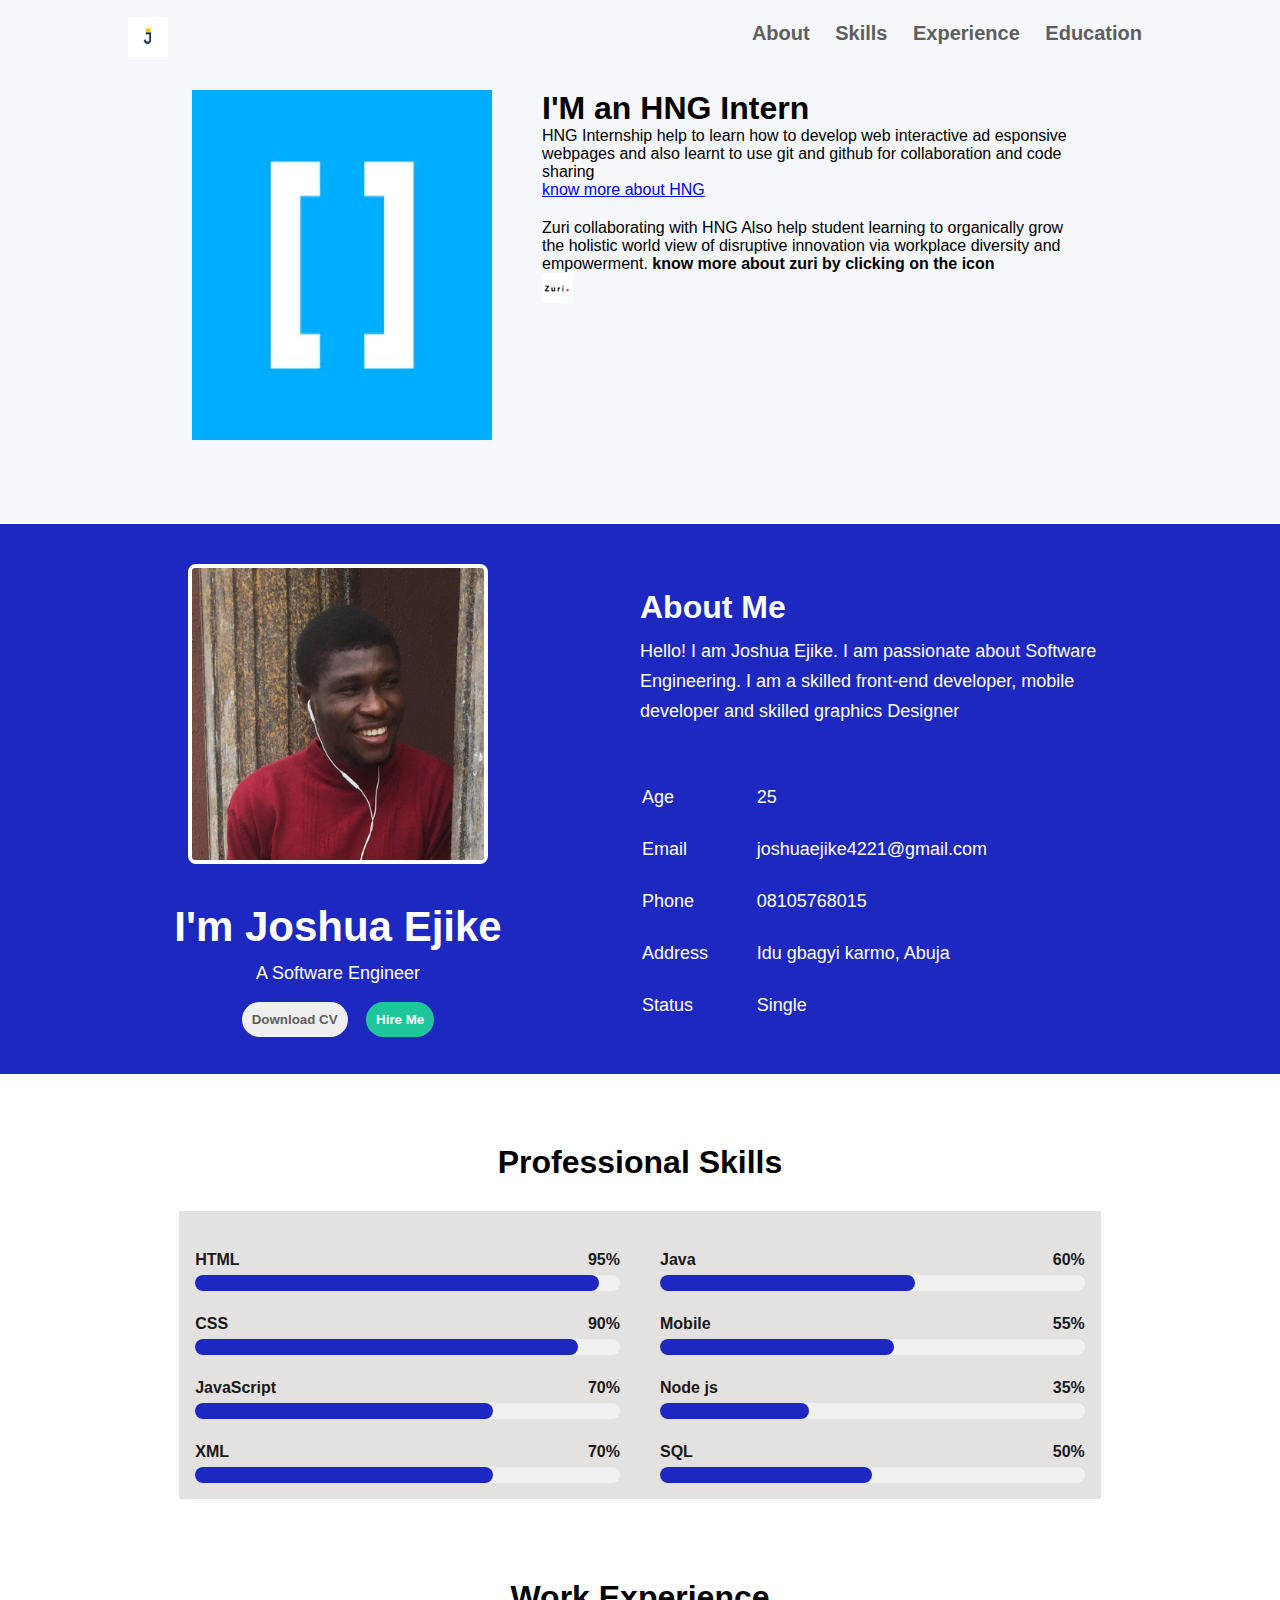
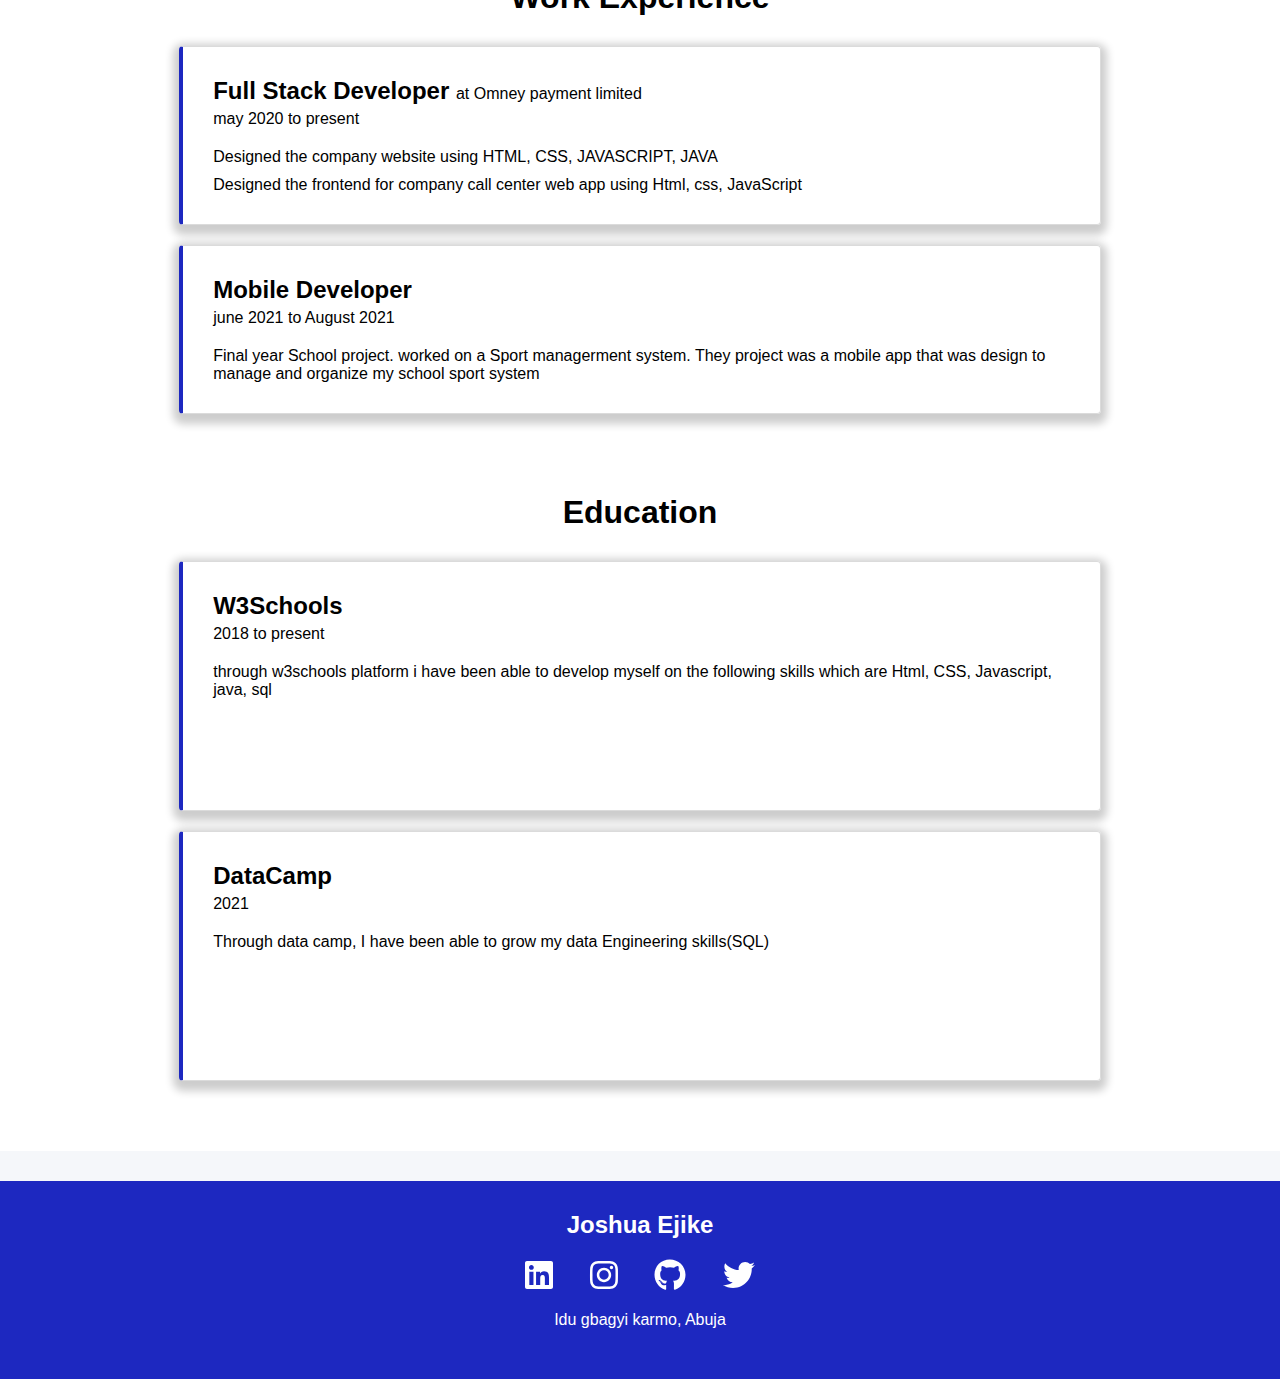
==== index.html @ e87a0024 "added to repository" ====
<!DOCTYPE html>
<html lang="en">
<head>
    <meta charset="UTF-8">
    <meta http-equiv="X-UA-Compatible" content="IE=edge">
    <meta name="viewport" content="width=device-width, initial-scale=1.0">
    <title>JOSHUA RESUME</title>

    <link rel="shortcut icon" href="image/king-letter-j-logo-icon-design-vector-22768083.jpg" type="image/png">

    <link rel="stylesheet" href="joshua.css">
    <link rel="stylesheet" href="css/all.css">
    <link rel="stylesheet" href="https://fonts.googleapis.com/css?family=Sofia">
    <link rel="preconnect" href="https://fonts.googleapis.com">
    <link rel="preconnect" href="https://fonts.gstatic.com" crossorigin>
    <link href="https://fonts.googleapis.com/css2?family=Roboto:wght@700&display=swap" rel="stylesheet">

    <link rel="preconnect" href="https://fonts.googleapis.com">
    <link rel="preconnect" href="https://fonts.gstatic.com" crossorigin>
    <link href="https://fonts.googleapis.com/css2?family=Barlow:wght@100&display=swap" rel="stylesheet">


    <style>
        body{
            font-family: 'Roboto-Bold', sans-serif;
            background-color: #f5f7fa;
        }
        .fot{
            font-family: 'Barlow-Bold', sans-serif;
        }
        
        .column {
            float: left;
            width: 50%;
        }
        .row:after {
            content: "";
            display: table;
            clear: both;
        }
        .card {
            box-shadow: 0 4px 8px 6px rgba(0, 0, 0, 0.2);
        }
        .pad{
            padding-left: 20px;
        }
        .padd{
            padding-right: 20px;
        }
        .jos{
            font-family: Verdana, Geneva, Tahoma, sans-serif;
            font-weight: bold; 
            color: rgb(26, 24, 24);
        }
        .hng-main{
            float: left; 
            margin-right: 50px;
            margin-bottom: 20px;
        }
        .hng{
            color: #000;
            font-size: 18px;
            font-family: 'Barlow-Black', sans-serif; 
            line-height: 30px;
        }
        @media only screen and (max-width: 1220px) {
            .hng-main{
                margin-right: 50px; 
                text-align: center;
                display: block; 
                float: left;
            }
            .hng{
                margin-top: 50px;
            }
        }
        @media only screen and (max-width: 992px) {
    
            .column {
            width: 100%;
            }
            .table{
                padding: 0;
            }
            .pad{
                padding: 0;
            }

            .container-header{
                width: 100%;
                padding-top: 12px;
                height: 1200px;
                text-align: center;
            }
            .container-img{
                text-align: center;
                margin-left: 0px;
            }
            .container-body{
                width: 100%;
                text-align: center;
                margin-left: 0px;
            }
            .header-body1{
                text-align: center;
            }
            .padd{
                padding-right: 0px;
            }
            .header{
                background-color: #f5f7fa;
                top: 0;
            }
            .icon {
                float: right;
                display: block; 
                cursor: pointer;
            }
            .header2{
                width: 100%;
                height: 32vh;
                margin-top: 0px;
                position: fixed;
                text-align: center;
            }       
            .header2 a{
                display: none;
            }
            .hng-main{
                text-align: center;
                margin-left: 0px;
            }
            .hng{
                margin-top: 50px;
            }
        }
        @media screen and (max-width: 992px) {
            .header2.responsive {position: relative;}
            .header2.responsive .icon {
                position: absolute;
                right: 20px;
                top: 0;
            }
            .header2.responsive a {
                float: none;
                display: block;
                text-align: left;
            }
        }


        @media only screen and (max-width: 768px) {

            .column {
            width: 100%;
            }
            .header{
                top: 0;
            }
            .table{
                padding: 0;
            }
            
            .header .header2 a{display: none;}
            .icon {
                float: right;
                display: block;
                cursor: pointer;
            } 
            

            .container-header{
                width: 100%;
                padding-top: 12px;
                height: 1150px;
                text-align: center;
            }
            .container-img{
                text-align: center;
                margin-left: 0px;
            }
            .container-body{
                text-align: center;
                margin-left: 0px;
            }
            .header-body1{
                margin-left: 32px;
                text-align: center;
            }
            .header2{
                width: 100%;
                height: 32vh;
                margin-top: 0px;
                text-align: center;
            }   
            .hng-main{
                width: 100%;
                text-align: center;
                float: none;
            }
            .hng{
                margin-top: 50px;
            }

            .fun{
                font-size: 14px;
            }
            .padd{
                padding-right: 0px;
            }
        }
        @media screen and (max-width: 768px) {
            
            .header2.responsive {position: relative;}
            .header2.responsive .icon {
                position: absolute;
                right: 20;
                top: 0;
            }
            .header2.responsive a {
                float: none;
                display: block;
                text-align: left;
            }
        }
        
    </style>
</head>

<body>

    <div>

        <header class="header">
            <div style="width: 80%;margin: auto;padding: 12px 0;">
                <img src="image/king-letter-j-logo-icon-design-vector-22768083.jpg" alt="" width="40" height="40" style="align-items: center; margin-top: 5px;">
                
                  <a href="javascript:void(0);" class="icon" onclick="myFunction()" >
                    <i class="fas fa-bars fa-2x" style="margin-top: 5px;"></i>
                  </a>
                <div class="header2" id="myTopnav" style="font-size: 20px;">
                    <a href="#about">About</a>
                    <a href="#skills">Skills</a>
                    <a href="#experience">Experience</a>
                    <a href="#education">Education</a>
                </div>

                
                
            </div>
        </header>

        <div class="header-body1" style="margin-top: 90px;">
            <div class="hng-main">
                <img   src="image/download.png" alt="hng" width="300" height="350">
            </div>
            <div style="margin-top: 20px;">
                <h1>I'M an HNG Intern</h1>
                <p style="margin-top: 20px; width: 100%;margin: auto;">HNG Internship help to learn how to develop web interactive ad esponsive webpages and also 
                    learnt to use git and github for collaboration and code sharing <br>
                    <a href="https://internship.zuri.team/">know more about HNG</a></p>

                    <p class="hng2" style="width: 100%;margin:0 auto; margin-top: 20px;">Zuri collaborating with HNG Also help student learning to organically grow the holistic 
                        world view of disruptive innovation via workplace diversity and empowerment. 
                        <span style="font-weight: bold;"> know more about zuri by clicking on the icon </span><br>
                     <a href="https://zuri.team/"><img src="image/zuri.png" alt="zuri" width="30" height="30"></a></p>
            </div>
        </div>

        <div style="clear: both;padding-top: 30px;">

            <div  style="background-color: #fff;">
                <div class="container-header">
                
                    <div class="header-body row" id="about">
                        <div class="column">
                            <img class="container-img" src="./image/IMG_3080 (3).JPG" alt="my picture" width="300" height="300">

                            <div class="container-body">
                                <h1 class="container-main">I'm Joshua Ejike</h1>
                                <p class="container-paragraph">A Software Engineer</p>
                                <div style="margin-top: 18px; text-align: center;">
                                    <button class="container-button container-button1" style="color: #5e5e5e;">Download CV</button>
                                    <button class="container-button container-button2" style="margin-left: 14px;background-color: #1fc59b; color: #fff;">Hire Me</button>
                                </div>
                            </div>
                        </div>

                        <div class="column" style="color: #fff; margin-top: 65px;">

                            <div >
                                <div>
                                    <h2 class="me">About Me</h2>
                                    <p class="me-paragraph fun">Hello! I am Joshua Ejike. I am passionate about Software Engineering. 
                                        I am a skilled front-end developer, mobile developer and skilled graphics Designer</p>
                                </div>
                                <div style="margin-top: 40px;">
                                    <table class="table fun">
                                        <tr>
                                            <td>Age</td>
                                            <td>25</td>
                                        </tr>
                                        <tr>
                                            <td>Email</td>
                                            <td>joshuaejike4221@gmail.com</td>
                                        </tr>
                                        <tr>
                                            <td>Phone</td>
                                            <td>08105768015</td>
                                        </tr>
                                        <tr>
                                            <td>Address</td>
                                            <td>Idu gbagyi karmo, Abuja</td>
                                        </tr>
                                        <tr>
                                            <td>Status</td>
                                            <td>Single</td>
                                        </tr>
                                    </table>
                                </div>
                            </div>
                        </div>
                    </div>

                </div>

                <div  class="header-body">

                    <div style="color: #000;width: 90%; margin: auto">

                        <div style="margin-top: 70px;" id="skills">
                            
                            <h2 style="font-size: 32px;text-align: center;">Professional Skills</h2>
                            
                        
                            <div class="row skills" style="background-color: #e4e1e1; padding: 16px;">
                                <div class="column padd">
                                    <div class="column-header jos"><span>HTML</span><span style="float: right;">95%</span></div>
                                    <div class="skills-column">
                                        <div class="skills-row1" style="width: 95%;"></div>
                                    </div>

                                    <div class="column-header jos"><span>CSS</span><span style="float: right;">90%</span></div>
                                    <div class="skills-column">
                                        <div class="skills-row1" style="width: 90%;"></div>
                                    </div>

                                    <div class="column-header jos"><span>JavaScript</span><span style="float: right;">70%</span></div>
                                    <div class="skills-column">
                                        <div class="skills-row1" style="width: 70%;"></div>
                                    </div>

                                    <div class="column-header jos"><span>XML</span><span style="float: right;">70%</span></div>
                                    <div class="skills-column">
                                        <div class="skills-row1" style="width: 70%;"></div>
                                    </div>
                                </div>

                                <div class="column pad">
                                    <div class="column-header jos"><span>Java</span><span style="float: right;">60%</span></div>
                                    
                                    <div class="skills-column">
                                        <div class="skills-row1" style="width: 60%;color: #fff;"></div>
                                    </div>

                                    <div class="column-header jos"><span>Mobile</span><span style="float: right;">55%</span></div>
                                    <div class="skills-column">
                                        <div class="skills-row1" style="width: 55%;"></div>
                                    </div>

                                    <div class="column-header jos"><span>Node js</span><span style="float: right;">35%</span></div>
                                    <div class="skills-column">
                                        <div class="skills-row1" style="width: 35%;"></div>
                                    </div>

                                    <div class="column-header jos"><span>SQL</span><span style="float: right;">50%</span></div>
                                    <div class="skills-column">
                                        <div class="skills-row1" style="width: 50%;"></div>
                                    </div>
                                </div>
                            </div>


                        </div>

                    </div>

                    <div class="edu-main" id="experience">
                        
                        <h2 style="margin-bottom: 30px;text-align: center; font-size: 32px;">Work Experience</h2>

                        <div class="card edu">
                            <h2>Full Stack Developer <span style="font-size: 16px; font-weight: lighter;"> at Omney payment limited </span></h2>
                            <div>
                                <p style="margin-top: 5px;">may 2020 to present</p>
                                <p style="margin-top: 20px;">Designed the company website using HTML, CSS, JAVASCRIPT, JAVA</p>
                                <P style="margin-top: 10px;">Designed the frontend for company call center web app using Html, css, JavaScript</P>
                            </div>
                        </div>

                        <div class="card edu">
                            <h2>Mobile Developer</h2>
                            <p style="margin-top: 5px;">june 2021 to August 2021</p>
                            <p style="margin-top: 20px;">Final year School project. worked on a Sport managerment system. 
                                They project was a mobile app that was design to manage and organize my school sport system </p>
                        </div>


                    </div>


                    <div class="edu-main" style="padding-bottom: 50px;" id="education">
                        
                        <h2 style="margin-bottom: 30px; text-align: center;font-size: 32px;">Education</h2>

                        <div class="card edu" style="height: 250px;">
                            <h2>W3Schools</h2>
                            <p style="margin-top: 5px;">2018 to present</p>
                            <p style="margin-top: 20px;"> through w3schools platform i have been able to develop myself on the following skills
                                which are Html, CSS, Javascript, java, sql</p>
                        </div>

                        <div class="card edu" style="height: 250px;">
                            <h2>DataCamp</h2>
                            <div>
                                <p style="margin-top: 5px;">2021</p>
                                <p style="margin-top: 20px;"> Through data camp, I have been able to grow my data Engineering skills(SQL)</p>
                            </div>
                        </div>

                    </div>

                </div>
            </div>

        </div>

        <div class="footer">
            <h2 style="padding-top: 30px;">Joshua Ejike</h2>
            <div style="text-align: center; margin: 20px 0px;">
                <a class="all" href="https://www.linkedin.com/in/joshua-ejike-0227b31ba/"><i class="fab fa-linkedin fa-2x"></i></a>
                <a class="all" style="margin-left: 12px;" href="https://www.instagram.com/josh__ej/"><i class="fab fa-instagram fa-2x"></i></a>
                <a class="all" style="margin-left: 12px;" href="https://github.com/Joshua4221"><i class="fab fa-github fa-2x"></i></a>
                <a class="all" style="margin-left: 12px;" href="https://twitter.com/JoshuaEjike2"><i class="fab fa-twitter fa-2x"></i></a>
            </div>
            <p style="padding-bottom: 50px;">Idu gbagyi karmo, Abuja</p>
        </div>

    </div>

    <script src="js/all.js"></script>

    <script>
        function myFunction() {
            var x = document.getElementById("myTopnav");
            if (x.className === "header2") {
                x.className += " responsive";
            } else {
                x.className = "header2";
            }
        }

    </script>
    

</body>
</html>
---- joshua.css ----
*{
    padding: 0;
    margin: 0;
    box-sizing: border-box;
}

.header{
    top: 0;
    width: 100%;
    position: fixed;
    background-color: #f5f7fa;
    font-family:  'Roboto-Bold', sans-serif;
}
.header1{
    background-color: #f5f7fa;
    font-size: 32px;
    color: #5e5e5e;
}
.header2{
    list-style-type: none;
    float: right; 
    margin-top: 10px;
    color: #5e5e5e;
    font-weight: bolder;
}
.icon {
    cursor: pointer;
    float: right;
    color: #5e5e5e;
    display: none;
}
.icon:hover{
    color: #1d28c0;
}
.header3{
    list-style-type: none;
    color: #5e5e5e;
    font-weight: bolder;
}

.header2 a{
    text-align: center;
    text-decoration: none;
    color: #5e5e5e;
    padding: 10px;
    cursor: pointer;
}
.all{
    text-decoration: none;
    color: #fff;
    padding: 10px;
    cursor: pointer;
}
.header2 a:hover{
    color:#1d28c0;
}
.all:hover{
    color:#b6b1d4;
}

.header-body1{
    width: 70%; 
    margin: auto;
}
.header-body{
    width: 80%; 
    margin:30px auto;
}
.container-header{
    width: 100%; 
    height: 550px; 
    background-color: #1d28c0;
    padding: 20dp;
}
.container-img{
    margin-top: 40px; 
    margin-left: 60px;
    border-radius: 8px;
    border: 4px solid #fff;
}
.container-body{
    width: 330px;
    color: #fff; 
    margin-left: 45px;
    margin-top: 35px;
}
.container-main{
    text-align: center;
    font-size: 42px; 
    font-weight: bold;
}
.container-paragraph{
    text-align: center;
    font-size: 18px; 
    margin-top: 12px;
}
.container-button{
    font-weight: bold;
    padding: 10px;
    border-radius: 30px; 
    border: none;
}
.container-button1:hover{
    padding: 12px;
}
.container-button2:hover{
    padding: 12px;
}
.margin{
    margin-top: 30px;
}
.me{
    font-size: 32px; 
}
.me-paragraph{
    font-size: 18px; 
    line-height: 26px; 
    margin-top: 10px;
    line-height: 30px;
}
.table{
    font-size: large; 
    width: 100%;
}
.table tr td{
    height: 50px;
    padding-top: 8px;
}
.skills{
    margin-top: 30px; 
    font-family: 'Gill Sans', 'Gill Sans MT', Calibri, 'Trebuchet MS', sans-serif
}
.skills-column{
    margin-top: 6px;
    width: 100%; 
    background-color: #f1f1f1; 
    border-radius: 8px;
}
.skills-row1{
    background-color: #1d28c0; 
    padding: 8px; 
    border-radius: 8px;
}
.column-header{
    margin-top: 24px;
}
.edu{
    border: 1px solid #dbdbdb; 
    border-left: 4px solid #1d28c0;
    border-radius: 4px;
    padding: 30px; 
    margin-bottom: 20px;
    
}
.edu-main{
    padding-top: 50px;
    width: 90%; 
    margin:30px auto; 
    color: #000; 
}
.edu-inline{
    font-size: 16px; 
    font-weight: lighter;
}
.footer{
    background-color: #1d28c0;
    text-align: center; 
    color: #fff;
}
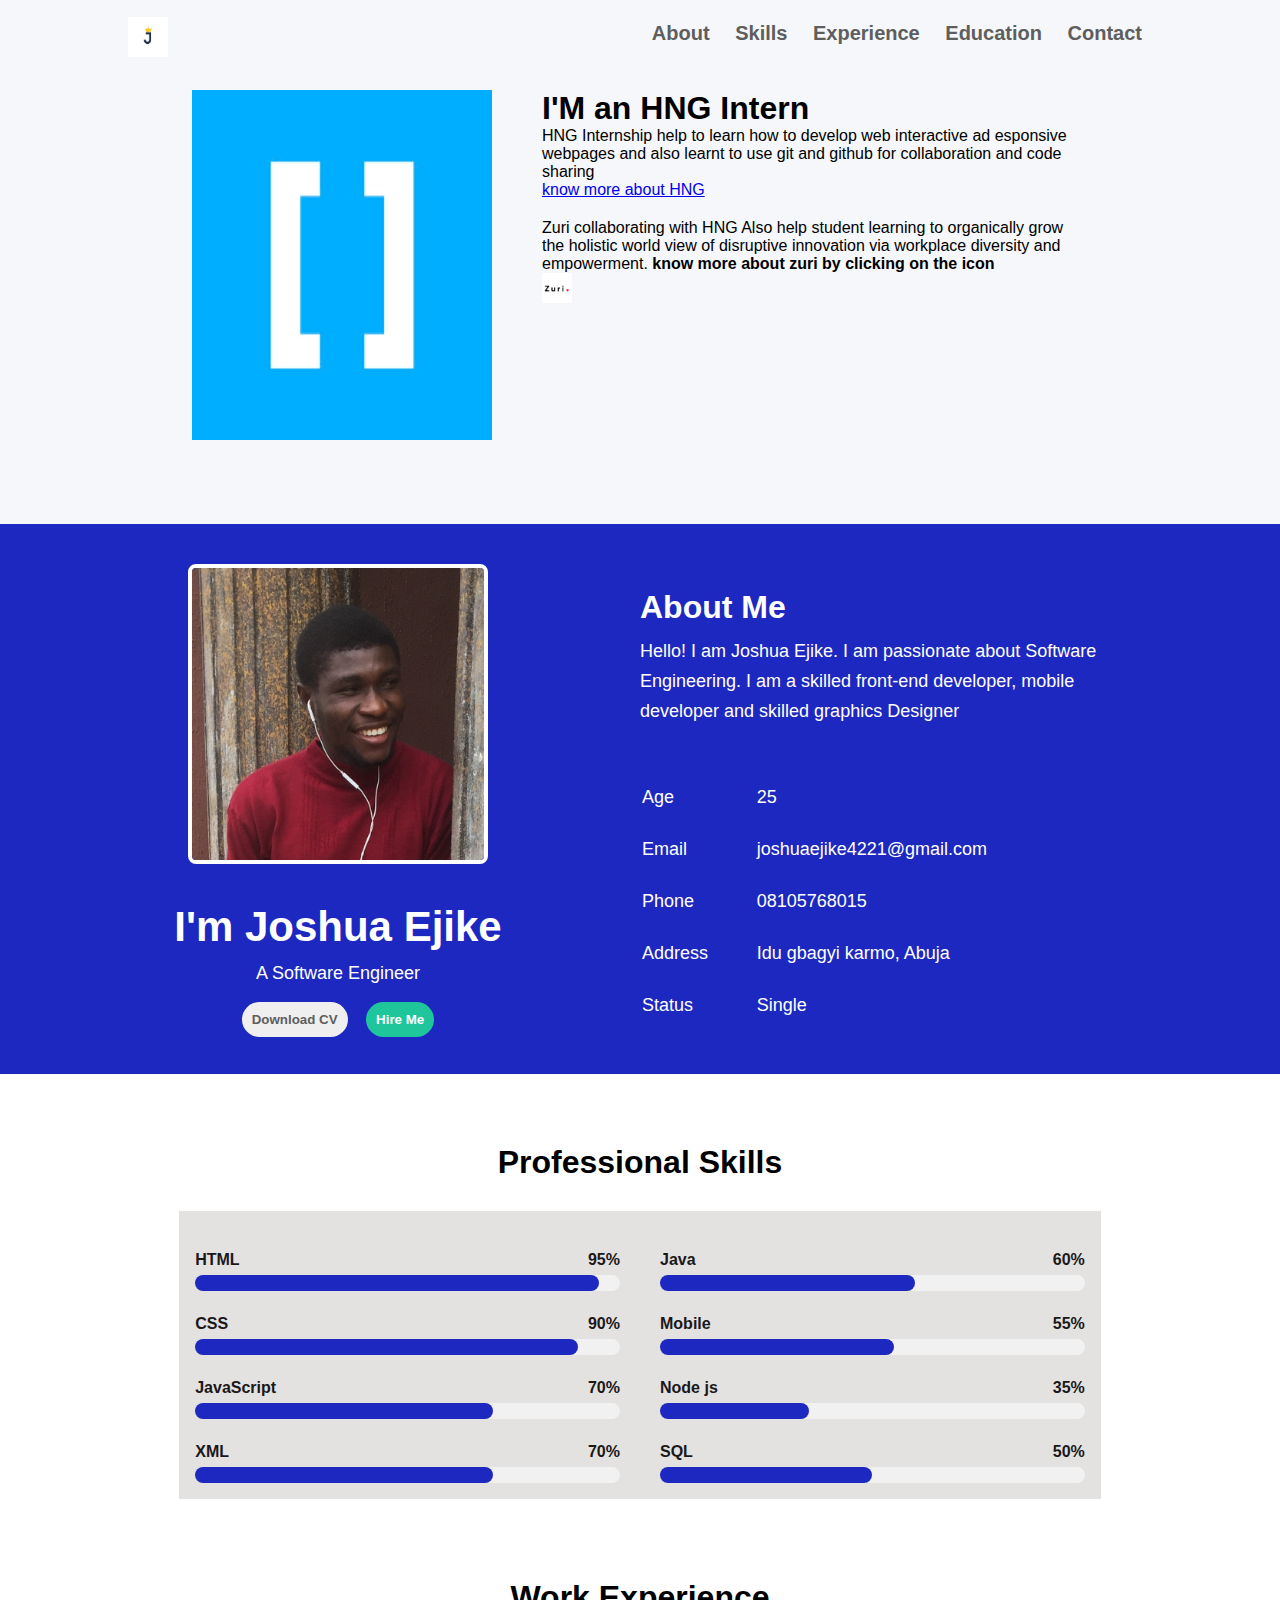
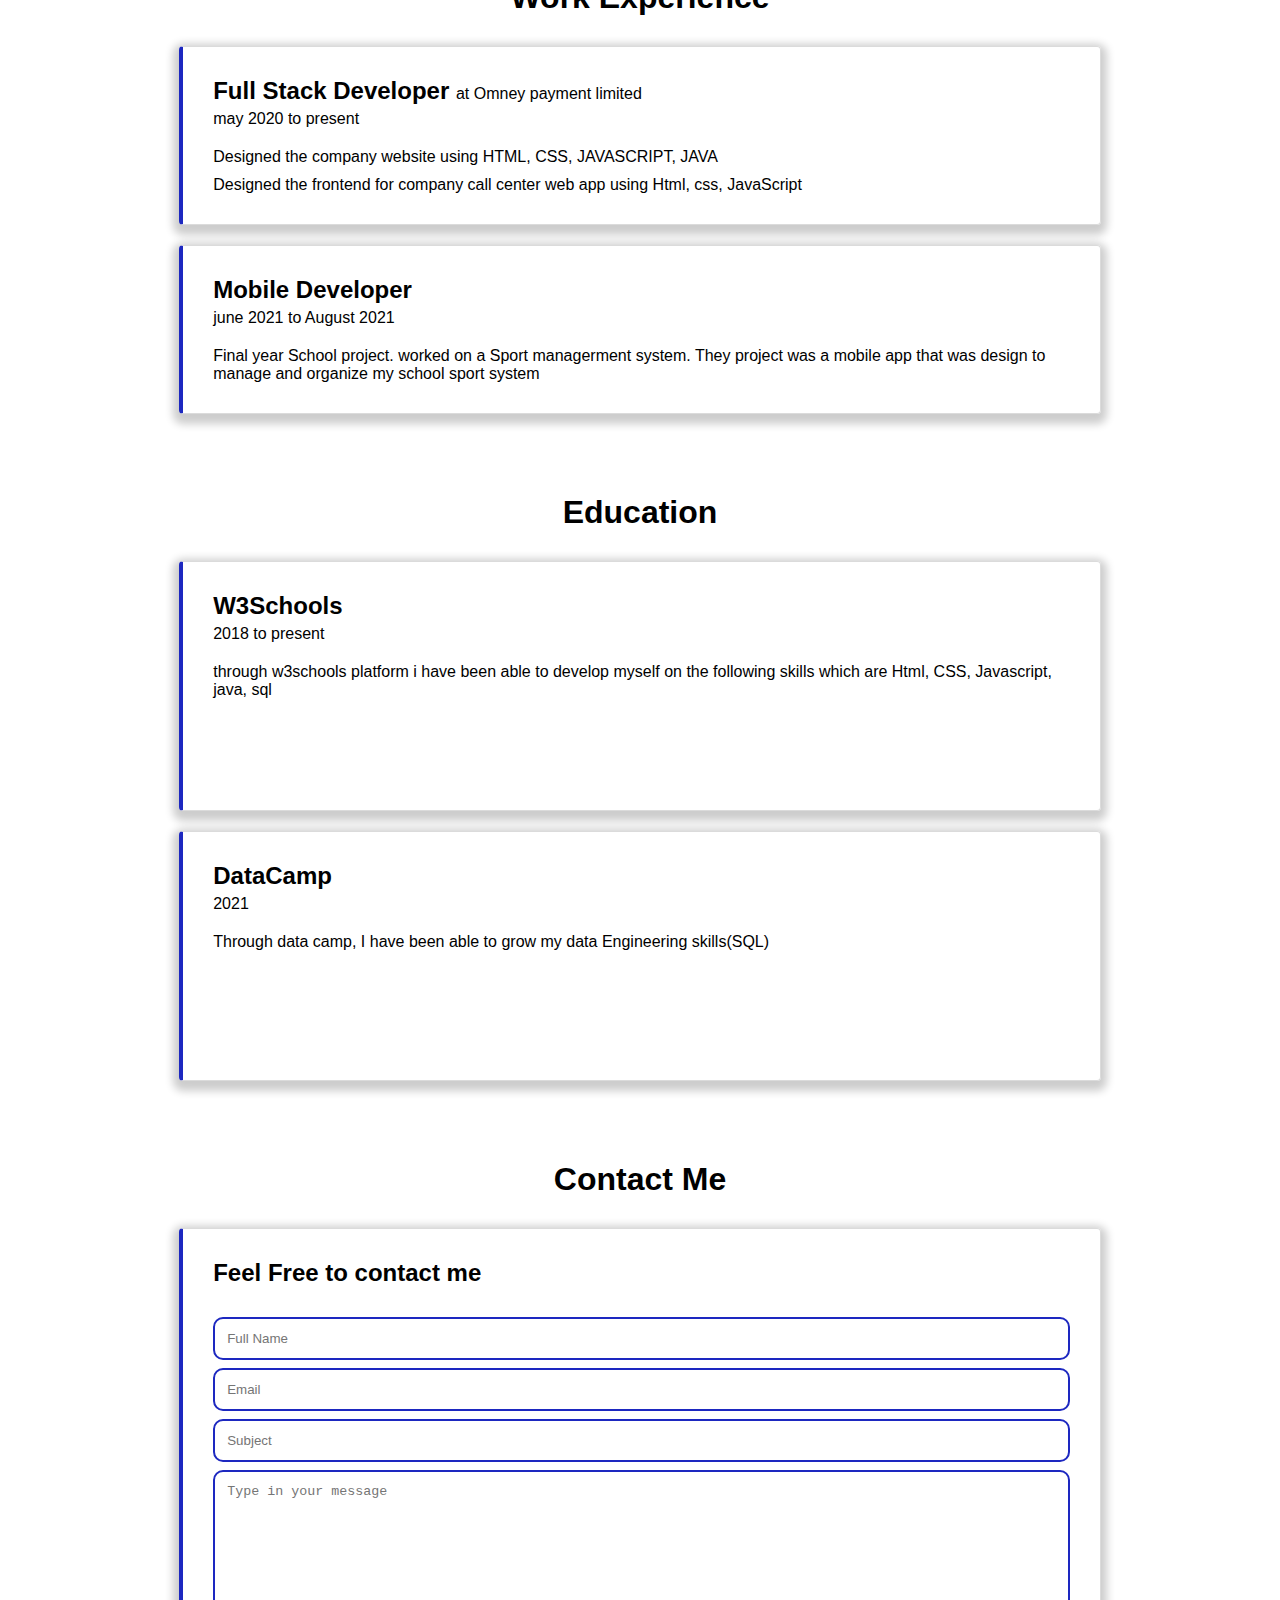
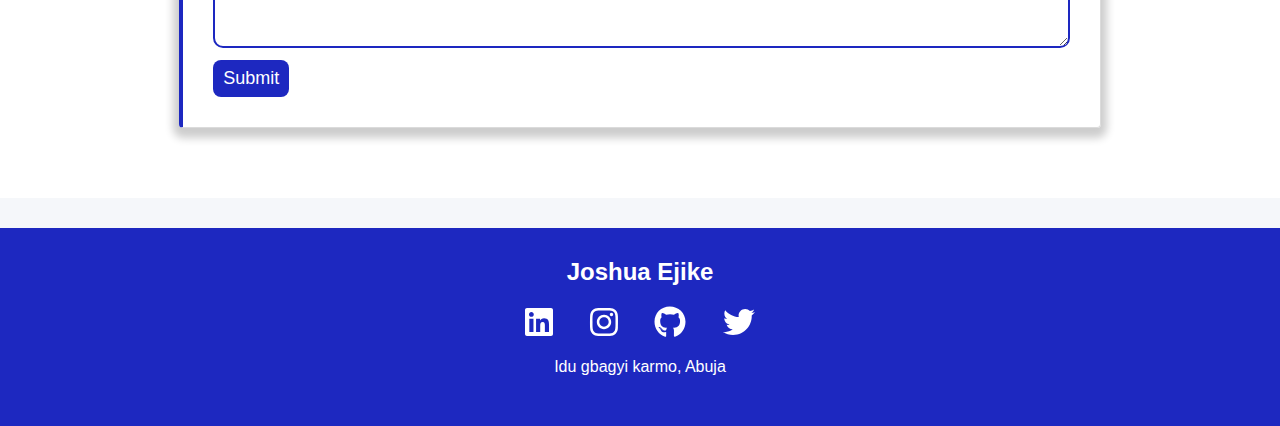
==== commit c033e83b: "added to repository" ====
--- a/index.html
+++ b/index.html
@@ -243,6 +243,7 @@
                     <a href="#skills">Skills</a>
                     <a href="#experience">Experience</a>
                     <a href="#education">Education</a>
+                    <a href="#contact">Contact</a>
                 </div>
 
                 
@@ -409,7 +410,7 @@
                     </div>
 
 
-                    <div class="edu-main" style="padding-bottom: 50px;" id="education">
+                    <div class="edu-main" id="education">
                         
                         <h2 style="margin-bottom: 30px; text-align: center;font-size: 32px;">Education</h2>
 
@@ -428,6 +429,22 @@
                             </div>
                         </div>
 
+                    </div>
+
+                    <div class="edu-main1"  style="padding-bottom: 50px;" id="contact">
+                        <h2 style="margin-bottom: 30px;text-align: center; font-size: 32px;">Contact Me</h2>
+                        <div class="card edu">
+                            <h3 style="margin-bottom: 30px;font-size: 24px;">Feel Free to contact me</h3>
+                            <div>
+                                <form action="?" method="post">
+                                    <input type="text" name="Full_Name" placeholder="Full Name" required style="padding: 12px;border-radius: 10px;margin-bottom: 8px;border: 2px solid #1d28c0;width: 100%;">
+                                    <input type="text" name="Email" placeholder="Email" required style="padding: 12px;border-radius: 10px;margin-bottom: 8px;border: 2px solid #1d28c0;width: 100%;">
+                                    <input type="text" name="Subject" placeholder="Subject" required style="padding: 12px;border-radius: 10px;margin-bottom: 8px;border: 2px solid #1d28c0;width: 100%;">
+                                    <textarea name="" id="" cols="30" rows="10" name="TextArea" placeholder="Type in your message" required style="padding: 12px;border-radius: 10px;margin-bottom: 8px;border: 2px solid #1d28c0;width: 100%;"></textarea>
+                                    <button type="submit" style="padding: 8px 10px; border-radius: 8px;border: none;background-color: #1d28c0;color: #fff;font-size: 18px;">Submit</button>
+                                </form>
+                            </div>
+                        </div>
                     </div>
 
                 </div>
--- a/joshua.css
+++ b/joshua.css
@@ -158,6 +158,12 @@
     margin:30px auto; 
     color: #000; 
 }
+.edu-main1{
+    padding-top: 50px;
+    width: 90%; 
+    margin:30px auto; 
+    color: #000; 
+}
 .edu-inline{
     font-size: 16px; 
     font-weight: lighter;
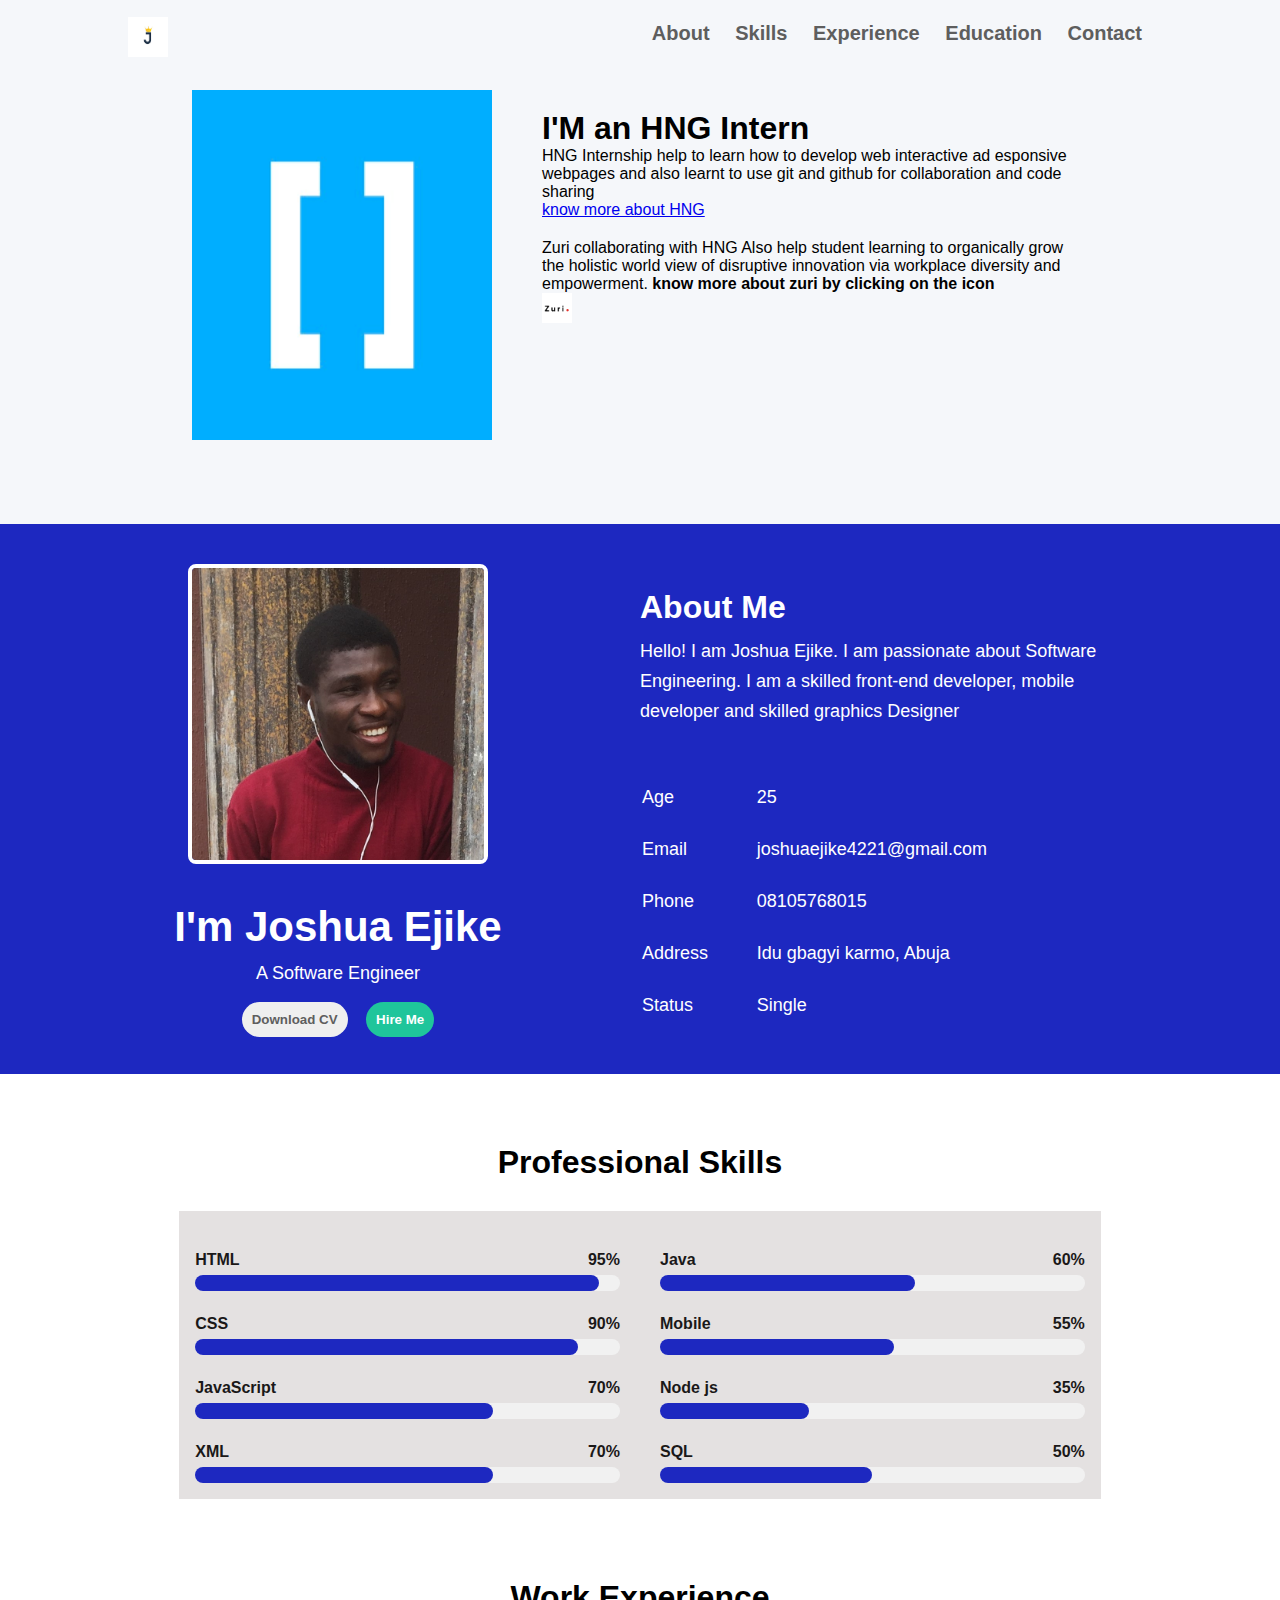
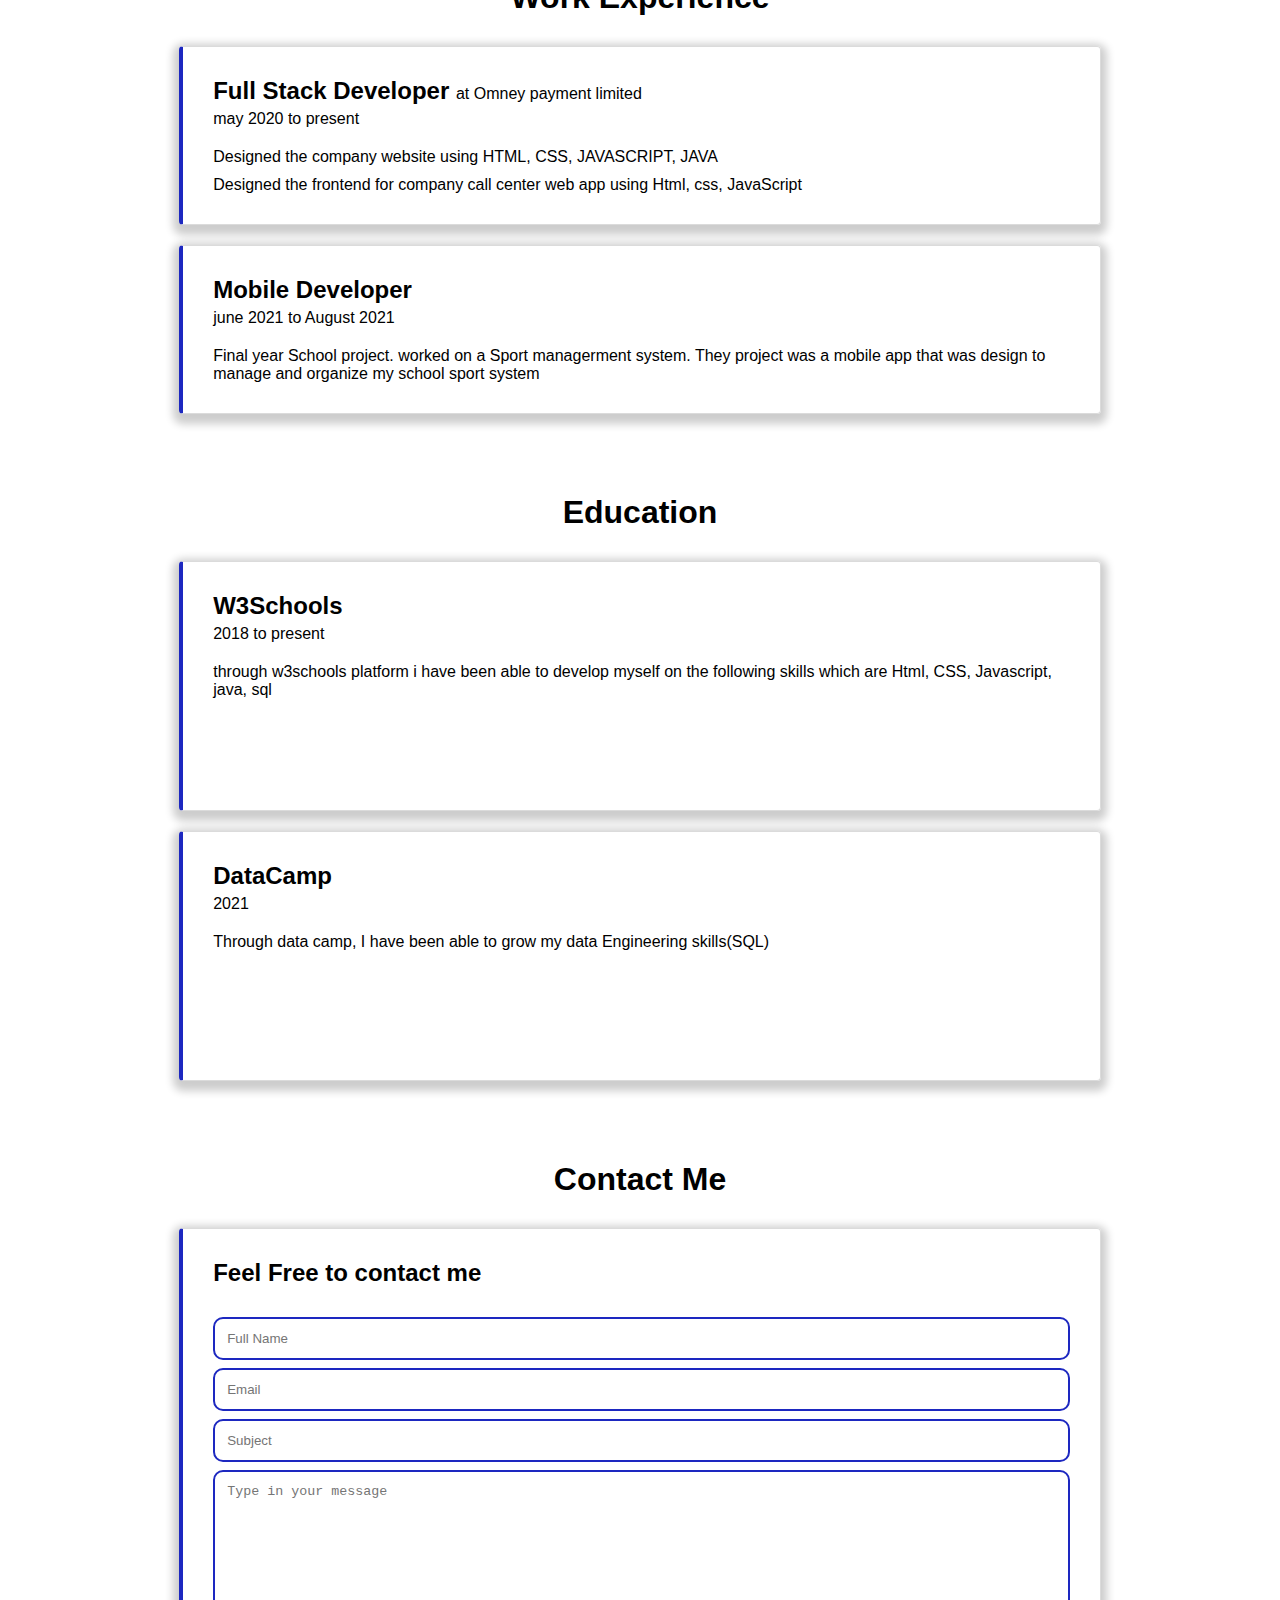
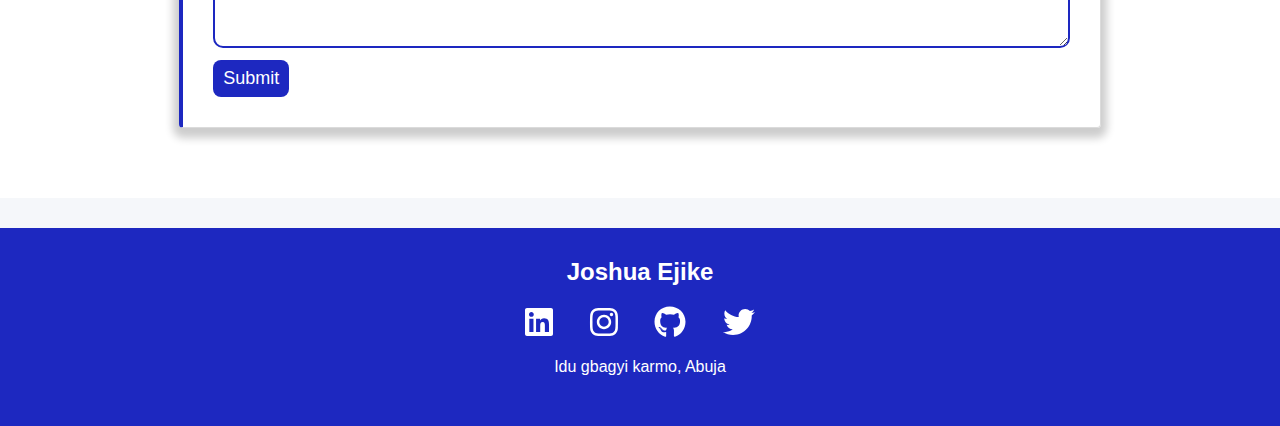
==== commit b42e2144: "added to repository" ====
--- a/index.html
+++ b/index.html
@@ -231,7 +231,7 @@
 
     <div>
 
-        <header class="header">
+        <header class="header"">
             <div style="width: 80%;margin: auto;padding: 12px 0;">
                 <img src="image/king-letter-j-logo-icon-design-vector-22768083.jpg" alt="" width="40" height="40" style="align-items: center; margin-top: 5px;">
                 
@@ -251,7 +251,7 @@
             </div>
         </header>
 
-        <div class="header-body1" style="margin-top: 90px;">
+        <div class="header-body1" style="padding-top: 90px;">
             <div class="hng-main">
                 <img   src="image/download.png" alt="hng" width="300" height="350">
             </div>
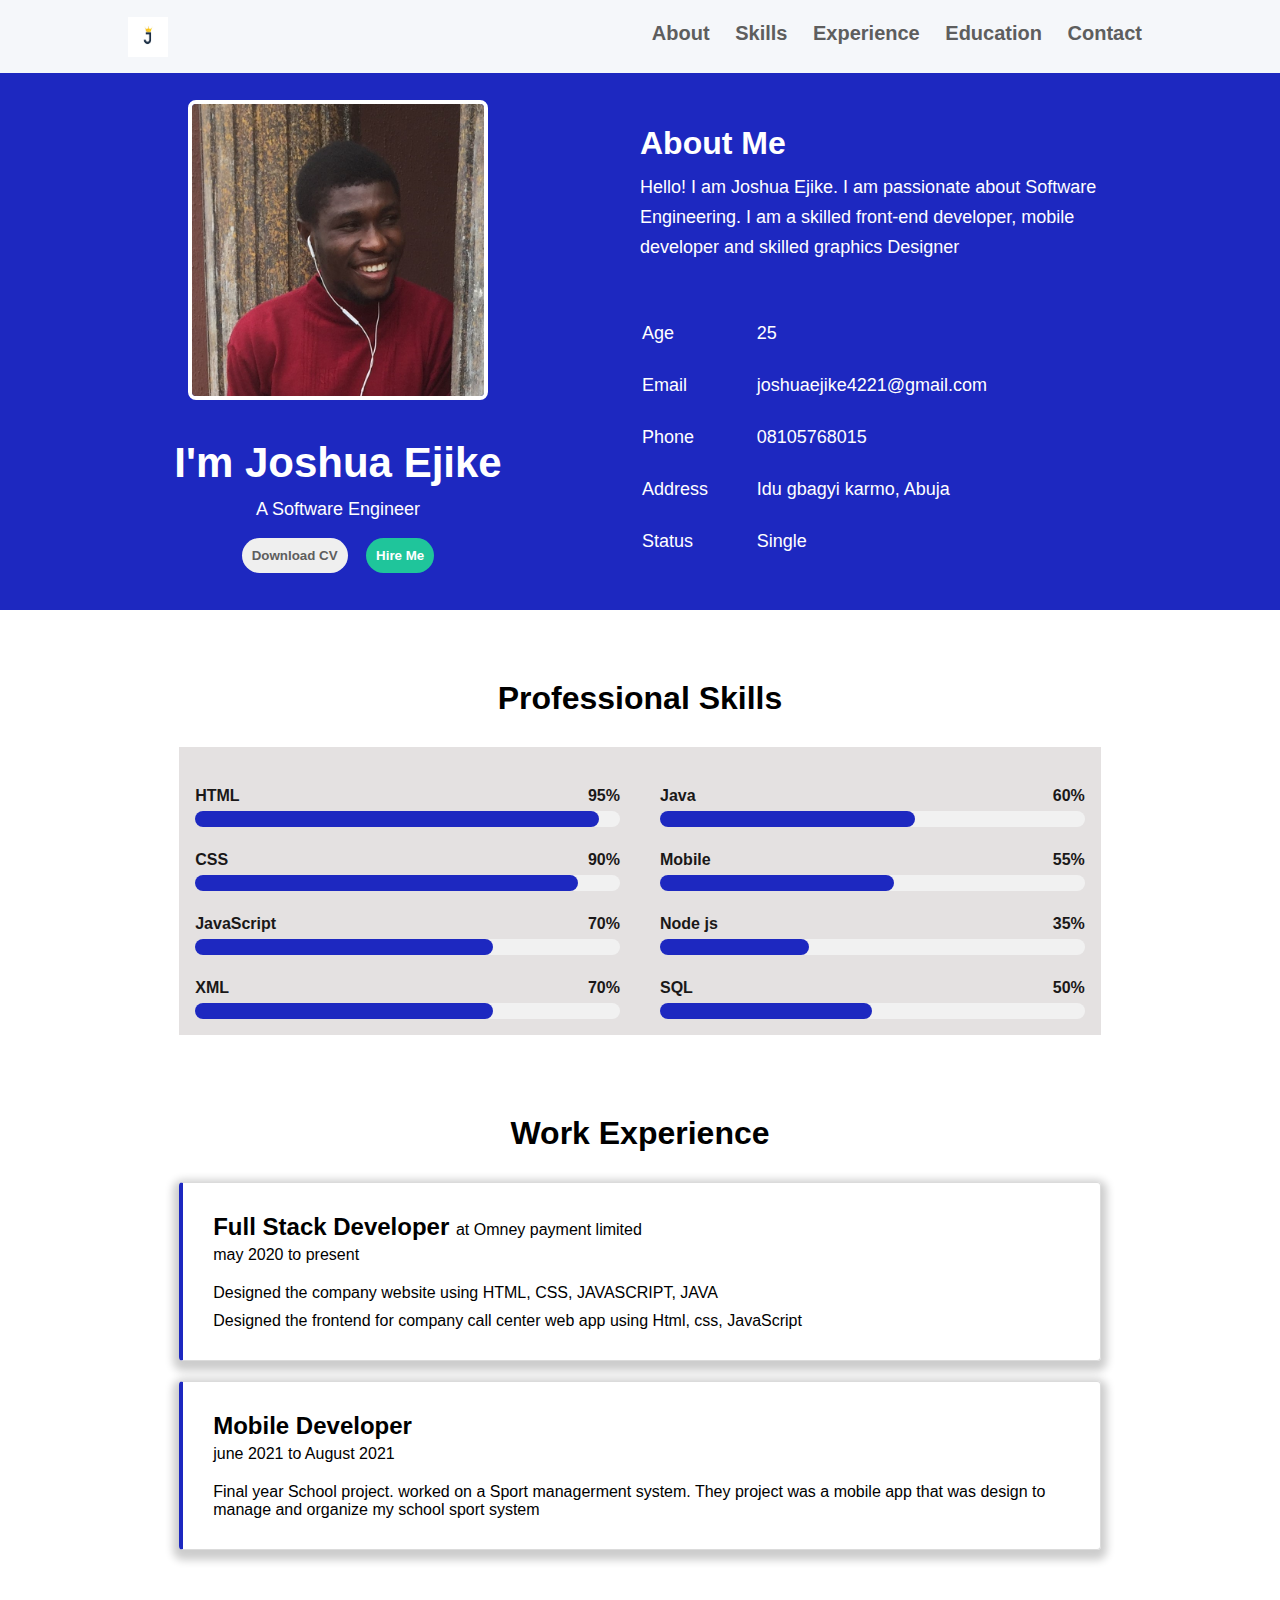
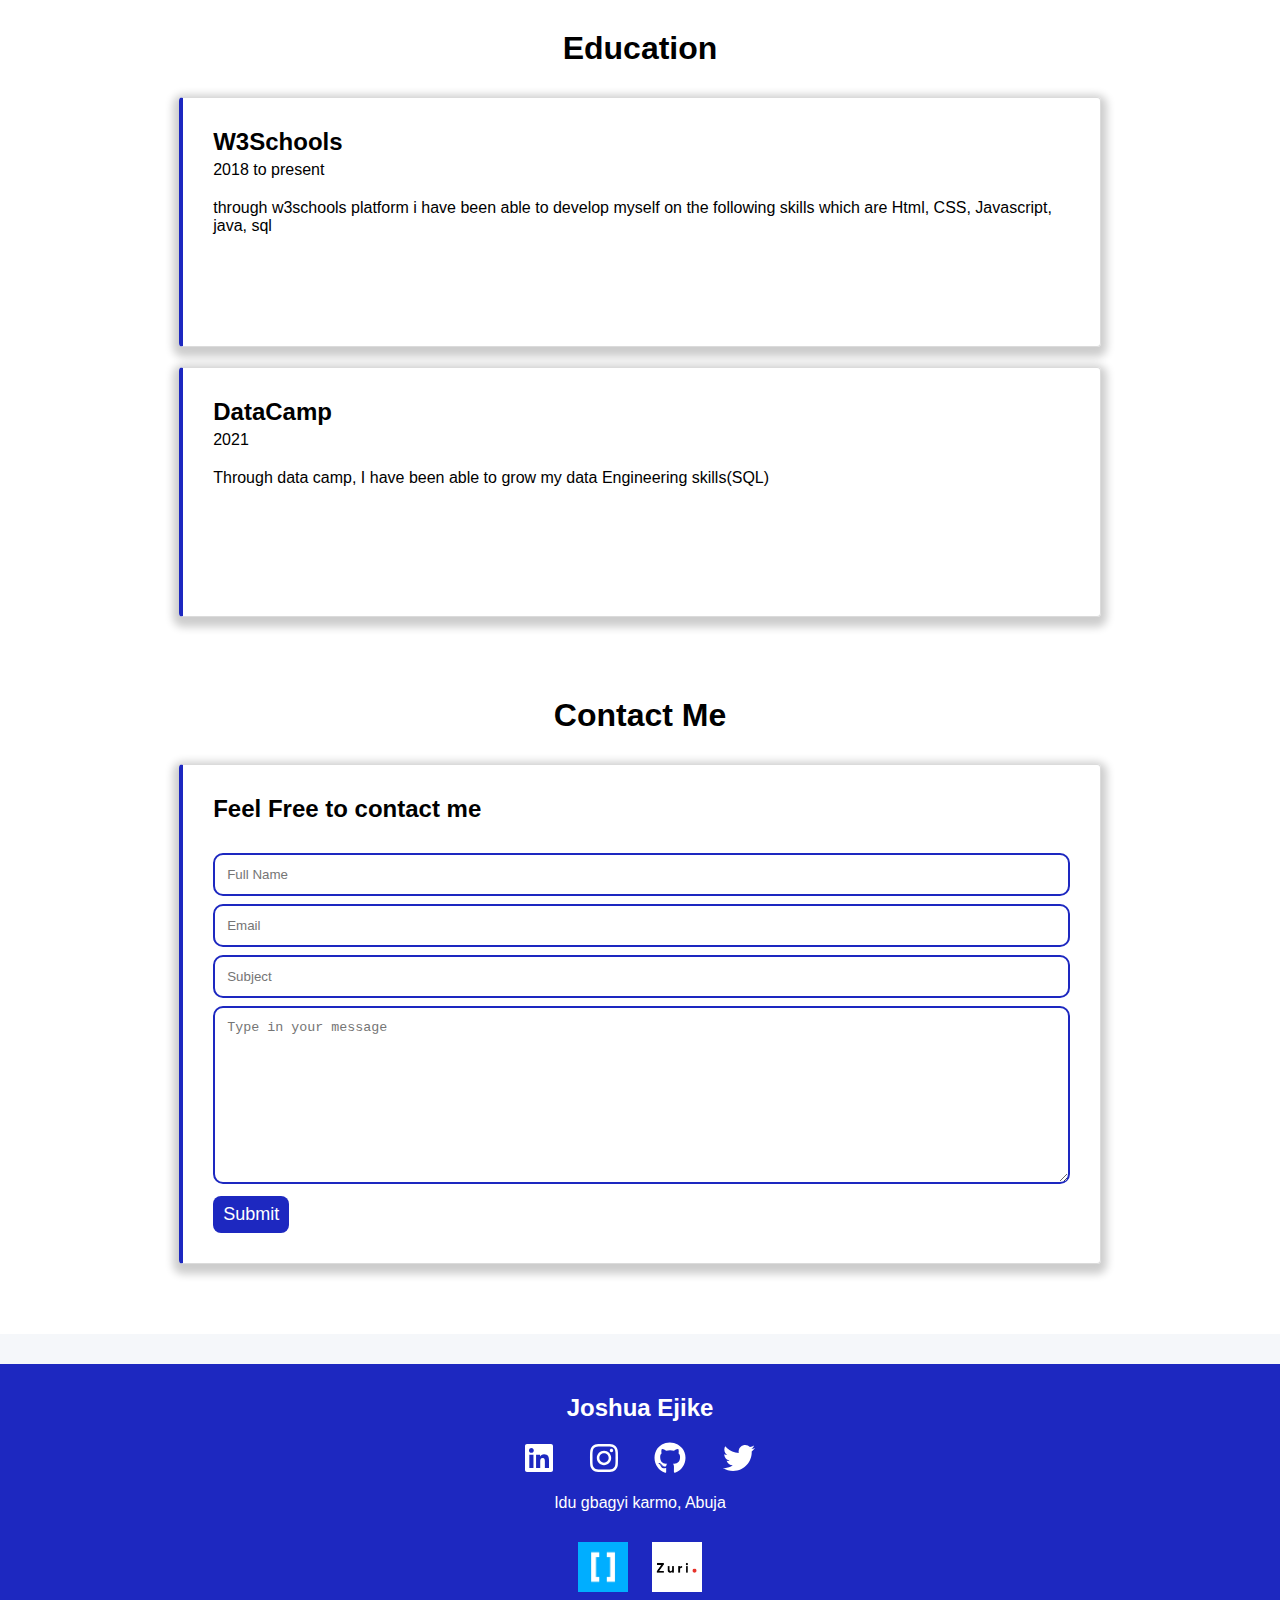
==== commit 2c19de6c: "added to repository" ====
--- a/index.html
+++ b/index.html
@@ -52,28 +52,6 @@
             font-weight: bold; 
             color: rgb(26, 24, 24);
         }
-        .hng-main{
-            float: left; 
-            margin-right: 50px;
-            margin-bottom: 20px;
-        }
-        .hng{
-            color: #000;
-            font-size: 18px;
-            font-family: 'Barlow-Black', sans-serif; 
-            line-height: 30px;
-        }
-        @media only screen and (max-width: 1220px) {
-            .hng-main{
-                margin-right: 50px; 
-                text-align: center;
-                display: block; 
-                float: left;
-            }
-            .hng{
-                margin-top: 50px;
-            }
-        }
         @media only screen and (max-width: 992px) {
     
             .column {
@@ -100,9 +78,6 @@
                 width: 100%;
                 text-align: center;
                 margin-left: 0px;
-            }
-            .header-body1{
-                text-align: center;
             }
             .padd{
                 padding-right: 0px;
@@ -125,13 +100,6 @@
             }       
             .header2 a{
                 display: none;
-            }
-            .hng-main{
-                text-align: center;
-                margin-left: 0px;
-            }
-            .hng{
-                margin-top: 50px;
             }
         }
         @media screen and (max-width: 992px) {
@@ -183,24 +151,12 @@
                 text-align: center;
                 margin-left: 0px;
             }
-            .header-body1{
-                margin-left: 32px;
-                text-align: center;
-            }
             .header2{
                 width: 100%;
                 height: 32vh;
                 margin-top: 0px;
                 text-align: center;
-            }   
-            .hng-main{
-                width: 100%;
-                text-align: center;
-                float: none;
-            }
-            .hng{
-                margin-top: 50px;
-            }
+            }  
 
             .fun{
                 font-size: 14px;
@@ -231,7 +187,7 @@
 
     <div>
 
-        <header class="header"">
+        <header class="header">
             <div style="width: 80%;margin: auto;padding: 12px 0;">
                 <img src="image/king-letter-j-logo-icon-design-vector-22768083.jpg" alt="" width="40" height="40" style="align-items: center; margin-top: 5px;">
                 
@@ -250,23 +206,6 @@
                 
             </div>
         </header>
-
-        <div class="header-body1" style="padding-top: 90px;">
-            <div class="hng-main">
-                <img   src="image/download.png" alt="hng" width="300" height="350">
-            </div>
-            <div style="margin-top: 20px;">
-                <h1>I'M an HNG Intern</h1>
-                <p style="margin-top: 20px; width: 100%;margin: auto;">HNG Internship help to learn how to develop web interactive ad esponsive webpages and also 
-                    learnt to use git and github for collaboration and code sharing <br>
-                    <a href="https://internship.zuri.team/">know more about HNG</a></p>
-
-                    <p class="hng2" style="width: 100%;margin:0 auto; margin-top: 20px;">Zuri collaborating with HNG Also help student learning to organically grow the holistic 
-                        world view of disruptive innovation via workplace diversity and empowerment. 
-                        <span style="font-weight: bold;"> know more about zuri by clicking on the icon </span><br>
-                     <a href="https://zuri.team/"><img src="image/zuri.png" alt="zuri" width="30" height="30"></a></p>
-            </div>
-        </div>
 
         <div style="clear: both;padding-top: 30px;">
 
@@ -460,7 +399,9 @@
                 <a class="all" style="margin-left: 12px;" href="https://github.com/Joshua4221"><i class="fab fa-github fa-2x"></i></a>
                 <a class="all" style="margin-left: 12px;" href="https://twitter.com/JoshuaEjike2"><i class="fab fa-twitter fa-2x"></i></a>
             </div>
-            <p style="padding-bottom: 50px;">Idu gbagyi karmo, Abuja</p>
+            <p>Idu gbagyi karmo, Abuja</p>
+            <img style="margin: 30px 10px;"   src="image/download.png" alt="hng" width="50" height="50">
+            <img style="margin: 30px 10px;" src="image/zuri.png" alt="zuri" width="50" height="50">
         </div>
 
     </div>
--- a/joshua.css
+++ b/joshua.css
@@ -58,10 +58,6 @@
     color:#b6b1d4;
 }
 
-.header-body1{
-    width: 70%; 
-    margin: auto;
-}
 .header-body{
     width: 80%; 
     margin:30px auto;
